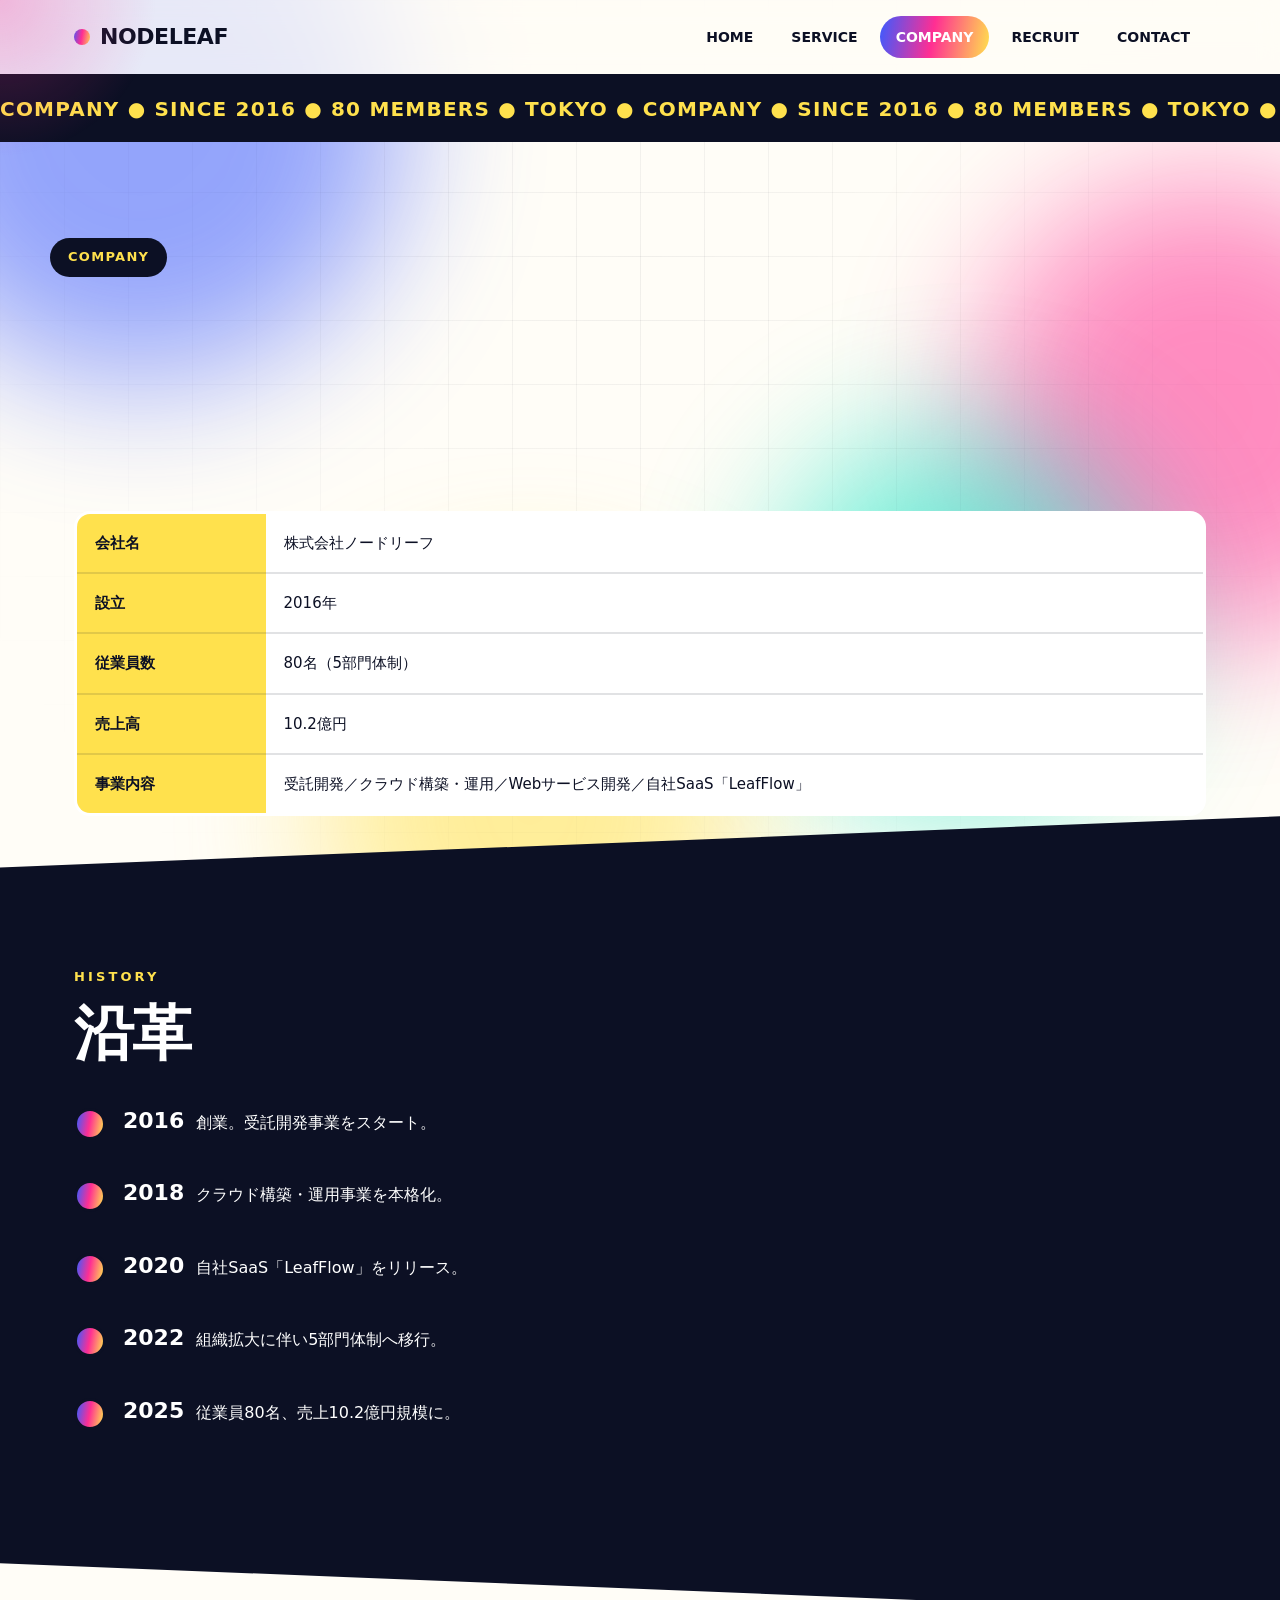
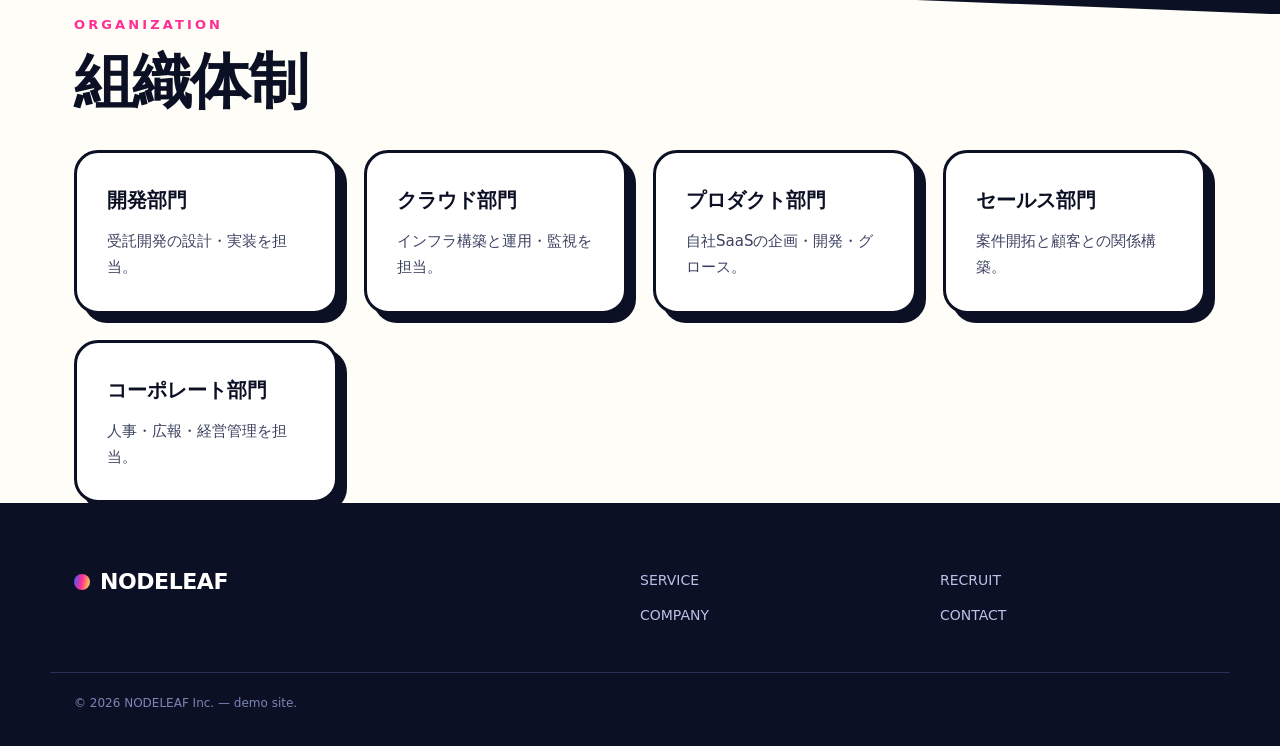
==== company.html @ 4bc0efc5 "Add files via upload" ====
<!DOCTYPE html>
<html lang="ja">
<head>
<meta charset="UTF-8"><meta name="viewport" content="width=device-width,initial-scale=1">
<title>COMPANY｜株式会社ノードリーフ</title>
<link rel="stylesheet" href="style.css">
</head>
<body>
<div id="progress"></div><div id="glow"></div>
<div class="blobs"><i class="blob b1"></i><i class="blob b2"></i><i class="blob b3"></i><i class="blob b4"></i></div>
<div class="grid-bg"></div>
<header><div class="wrap nav">
  <a href="index.html" class="logo"><i></i>NODELEAF</a><button class="burger">≡</button>
  <nav class="menu"><a href="index.html">HOME</a><a href="service.html">SERVICE</a><a href="company.html" class="on">COMPANY</a><a href="recruit.html">RECRUIT</a><a href="contact.html">CONTACT</a></nav>
</div></header>
<div class="marquee alt"><span>COMPANY ● SINCE 2016 ● 80 MEMBERS ● TOKYO ● COMPANY ● SINCE 2016 ● 80 MEMBERS ● TOKYO ● </span></div>

<section class="hero wrap">
  <span class="tag">COMPANY</span>
  <h1 class="big"><span class="gr" data-split>会社概要</span></h1>
</section>

<section class="wrap" style="padding-top:0">
  <div class="rv"><table>
    <tr><th>会社名</th><td>株式会社ノードリーフ</td></tr>
    <tr><th>設立</th><td>2016年</td></tr>
    <tr><th>従業員数</th><td>80名（5部門体制）</td></tr>
    <tr><th>売上高</th><td>10.2億円</td></tr>
    <tr><th>事業内容</th><td>受託開発／クラウド構築・運用／Webサービス開発／自社SaaS「LeafFlow」</td></tr>
  </table></div>
</section>

<section class="cut"><div class="wrap">
  <p class="k">HISTORY</p>
  <h2 class="rv">沿革</h2>
  <ul class="tl rv">
    <li><b>2016</b>創業。受託開発事業をスタート。</li>
    <li><b>2018</b>クラウド構築・運用事業を本格化。</li>
    <li><b>2020</b>自社SaaS「LeafFlow」をリリース。</li>
    <li><b>2022</b>組織拡大に伴い5部門体制へ移行。</li>
    <li><b>2025</b>従業員80名、売上10.2億円規模に。</li>
  </ul>
</div></section>

<section class="wrap">
  <p class="k">ORGANIZATION</p>
  <h2 class="rv">組織体制</h2>
  <div class="cards">
    <div class="card rv"><h3>開発部門</h3><p>受託開発の設計・実装を担当。</p></div>
    <div class="card rv"><h3>クラウド部門</h3><p>インフラ構築と運用・監視を担当。</p></div>
    <div class="card rv"><h3>プロダクト部門</h3><p>自社SaaSの企画・開発・グロース。</p></div>
    <div class="card rv"><h3>セールス部門</h3><p>案件開拓と顧客との関係構築。</p></div>
    <div class="card rv"><h3>コーポレート部門</h3><p>人事・広報・経営管理を担当。</p></div>
  </div>
</section>

<footer><div class="wrap fgrid">
  <div><div class="logo" style="color:#fff"><i></i>NODELEAF</div></div>
  <div><a href="service.html">SERVICE</a><a href="company.html">COMPANY</a></div>
  <div><a href="recruit.html">RECRUIT</a><a href="contact.html">CONTACT</a></div>
</div><div class="wrap copy">© 2026 NODELEAF Inc. — demo site.</div></footer>
<script src="app.js"></script>
</body></html>
---- style.css ----
/* style.css — NODELEAF corporate site (bright & kinetic) */
:root{
  --paper:#fffdf7; --ink:#0c1024;
  --c1:#3b5bff; --c2:#ff2e93; --c3:#ffe14d; --c4:#00e5c0;
  --grad:linear-gradient(100deg,var(--c1) 0%,var(--c2) 48%,var(--c3) 100%);
  --max:1180px;
}
*{box-sizing:border-box;margin:0;padding:0}
html{scroll-behavior:smooth}
body{
  font-family:system-ui,-apple-system,"Hiragino Kaku Gothic ProN","Yu Gothic",sans-serif;
  background:var(--paper); color:var(--ink); overflow-x:hidden; line-height:1.75;
  font-feature-settings:"palt";
}
a{color:inherit;text-decoration:none}
img{max-width:100%}
.wrap{max-width:var(--max);margin:0 auto;padding:0 24px}

/* --- background blobs --- */
.blobs{position:fixed;inset:0;z-index:-2;overflow:hidden;pointer-events:none}
.blob{position:absolute;border-radius:50%;filter:blur(70px);opacity:.55;animation:float 14s ease-in-out infinite}
.blob.b1{width:520px;height:520px;background:var(--c1);top:-140px;left:-120px}
.blob.b2{width:460px;height:460px;background:var(--c2);top:20%;right:-160px;animation-delay:-4s}
.blob.b3{width:420px;height:420px;background:var(--c3);bottom:-120px;left:25%;animation-delay:-8s}
.blob.b4{width:380px;height:380px;background:var(--c4);bottom:10%;right:10%;animation-delay:-11s}
@keyframes float{0%,100%{transform:translate(0,0) scale(1)}33%{transform:translate(60px,-50px) scale(1.15)}66%{transform:translate(-50px,40px) scale(.9)}}
.grid-bg{position:fixed;inset:0;z-index:-1;pointer-events:none;
  background-image:linear-gradient(rgba(12,16,36,.06) 1px,transparent 1px),linear-gradient(90deg,rgba(12,16,36,.06) 1px,transparent 1px);
  background-size:64px 64px;mask-image:radial-gradient(circle at 50% 30%,#000,transparent 85%)}

/* --- progress / cursor --- */
#progress{position:fixed;top:0;left:0;height:5px;width:0;background:var(--grad);z-index:999}
#glow{position:fixed;width:340px;height:340px;border-radius:50%;pointer-events:none;z-index:998;
  background:radial-gradient(circle,rgba(255,46,147,.28),transparent 65%);transform:translate(-50%,-50%);transition:opacity .3s}
@media(max-width:900px){#glow{display:none}}

/* --- header --- */
header{position:sticky;top:0;z-index:100;backdrop-filter:blur(14px);
  background:rgba(255,253,247,.78);border-bottom:3px solid var(--ink)}
.nav{display:flex;align-items:center;justify-content:space-between;height:74px}
.logo{font-weight:900;font-size:22px;letter-spacing:-.02em;display:flex;align-items:center;gap:10px}
.logo i{width:16px;height:16px;background:var(--grad);border-radius:50%;display:block;animation:pulse 1.6s infinite}
@keyframes pulse{0%,100%{transform:scale(1)}50%{transform:scale(1.5)}}
.menu{display:flex;gap:6px;align-items:center}
.menu a{padding:9px 16px;font-weight:800;font-size:14px;border-radius:99px;position:relative;transition:.25s}
.menu a:hover{background:var(--ink);color:#fff;transform:translateY(-3px) rotate(-2deg)}
.menu a.on{background:var(--grad);color:#fff}
.burger{display:none;font-size:26px;background:none;border:0;cursor:pointer}
@media(max-width:860px){
  .burger{display:block}
  .menu{position:absolute;top:74px;left:0;right:0;flex-direction:column;background:var(--paper);
    border-bottom:3px solid var(--ink);padding:16px;display:none}
  .menu.open{display:flex}
}

/* --- marquee --- */
.marquee{border-block:3px solid var(--ink);background:var(--grad);color:#fff;overflow:hidden;white-space:nowrap;padding:12px 0}
.marquee.alt{background:var(--ink);color:var(--c3)}
.marquee span{display:inline-block;font-weight:900;font-size:20px;letter-spacing:.06em;animation:slide 22s linear infinite}
.marquee.rev span{animation-direction:reverse}
@keyframes slide{from{transform:translateX(0)}to{transform:translateX(-50%)}}

/* --- hero --- */
.hero{padding:96px 0 80px;position:relative}
.tag{display:inline-block;background:var(--ink);color:var(--c3);font-weight:900;font-size:13px;
  padding:8px 18px;border-radius:99px;letter-spacing:.1em;animation:wob 3s ease-in-out infinite}
@keyframes wob{0%,100%{transform:rotate(-2deg)}50%{transform:rotate(2deg)}}
h1.big{font-size:clamp(40px,8.4vw,104px);font-weight:900;line-height:1.06;letter-spacing:-.04em;margin:22px 0}
h1.big .ch{display:inline-block;opacity:0;transform:translateY(60px) rotate(8deg);animation:pop .7s cubic-bezier(.2,1.4,.4,1) forwards}
@keyframes pop{to{opacity:1;transform:none}}
.gr{background:var(--grad);-webkit-background-clip:text;background-clip:text;color:transparent;background-size:200% auto;animation:shift 4s linear infinite}
@keyframes shift{to{background-position:200% center}}
.outline{color:transparent;-webkit-text-stroke:3px var(--ink)}
.lead{font-size:clamp(15px,1.7vw,19px);font-weight:600;max-width:640px;color:#333a55}
.btns{display:flex;gap:14px;flex-wrap:wrap;margin-top:34px}
.btn{display:inline-block;padding:16px 34px;font-weight:900;border:3px solid var(--ink);border-radius:99px;
  background:var(--c3);box-shadow:6px 6px 0 var(--ink);transition:.18s}
.btn:hover{transform:translate(-3px,-3px) rotate(-1deg);box-shadow:11px 11px 0 var(--ink)}
.btn.p{background:var(--grad);color:#fff}

/* --- sections --- */
section{padding:96px 0;position:relative}
.cut{background:var(--ink);color:#fff;clip-path:polygon(0 4vw,100% 0,100% 100%,0 calc(100% - 4vw));padding:150px 0}
.cut .k{color:var(--c3)}
.k{font-weight:900;font-size:13px;letter-spacing:.24em;color:var(--c2)}
h2{font-size:clamp(30px,5.2vw,60px);font-weight:900;letter-spacing:-.03em;line-height:1.15;margin:10px 0 34px}
h3{font-size:20px;font-weight:900;margin-bottom:10px}

/* --- cards --- */
.cards{display:grid;gap:26px;grid-template-columns:repeat(auto-fit,minmax(258px,1fr))}
.card{background:#fff;border:3px solid var(--ink);border-radius:24px;padding:30px;box-shadow:9px 9px 0 var(--ink);
  transition:transform .25s,box-shadow .25s,background .25s;transform-style:preserve-3d}
.card:hover{transform:translate(-5px,-9px) rotate(-1.2deg);box-shadow:16px 18px 0 var(--c2)}
.card .no{font-size:44px;font-weight:900;line-height:1;background:var(--grad);-webkit-background-clip:text;background-clip:text;color:transparent}
.card p{font-size:15px;color:#3b4260}
.cut .card{background:#151b38;color:#fff;border-color:var(--c3);box-shadow:9px 9px 0 var(--c1)}
.cut .card p{color:#c8cee8}

/* --- stats --- */
.stats{display:grid;grid-template-columns:repeat(auto-fit,minmax(180px,1fr));gap:20px;margin-top:44px}
.stat{border:3px solid var(--ink);border-radius:20px;padding:26px;background:#fff;text-align:center;transition:.25s}
.stat:hover{background:var(--grad);color:#fff;transform:rotate(2deg) scale(1.05)}
.stat b{display:block;font-size:44px;font-weight:900;letter-spacing:-.03em}
.stat small{font-weight:800;font-size:12px;letter-spacing:.12em;opacity:.7}

/* --- table / timeline --- */
table{width:100%;border-collapse:collapse;border:3px solid var(--ink);background:#fff;border-radius:16px;overflow:hidden}
th,td{padding:16px 18px;text-align:left;font-size:15px;border-bottom:2px solid rgba(12,16,36,.12)}
th{width:190px;background:var(--c3);font-weight:900;white-space:nowrap}
.tl{list-style:none;border-left:5px solid var(--ink);margin-left:12px}
.tl li{position:relative;padding:0 0 34px 32px}
.tl li::before{content:"";position:absolute;left:-17px;top:6px;width:26px;height:26px;border-radius:50%;
  background:var(--grad);border:3px solid var(--ink)}
.tl b{font-size:22px;font-weight:900;margin-right:12px}

/* --- bars --- */
.bar{height:26px;border:3px solid var(--ink);border-radius:99px;background:#fff;overflow:hidden;margin:8px 0 18px}
.bar i{display:block;height:100%;width:0;background:var(--grad);transition:width 1.4s cubic-bezier(.2,1,.3,1)}

/* --- reveal --- */
.rv{opacity:0;transform:translateY(48px) scale(.97);transition:.7s cubic-bezier(.2,1,.3,1)}
.rv.in{opacity:1;transform:none}

/* --- CTA / footer --- */
.cta{background:var(--grad);border:4px solid var(--ink);border-radius:34px;padding:60px 34px;text-align:center;color:#fff;
  box-shadow:14px 14px 0 var(--ink)}
.cta h2{margin-bottom:18px}
footer{background:var(--ink);color:#fff;padding:60px 0 32px}
footer a{color:#b9c2e8;font-size:14px;display:block;padding:5px 0;transition:.2s}
footer a:hover{color:var(--c3);transform:translateX(6px)}
.fgrid{display:grid;grid-template-columns:2fr 1fr 1fr;gap:34px}
@media(max-width:700px){.fgrid{grid-template-columns:1fr}}
.copy{margin-top:40px;border-top:1px solid #2a3159;padding-top:20px;font-size:12px;color:#7b85b5}
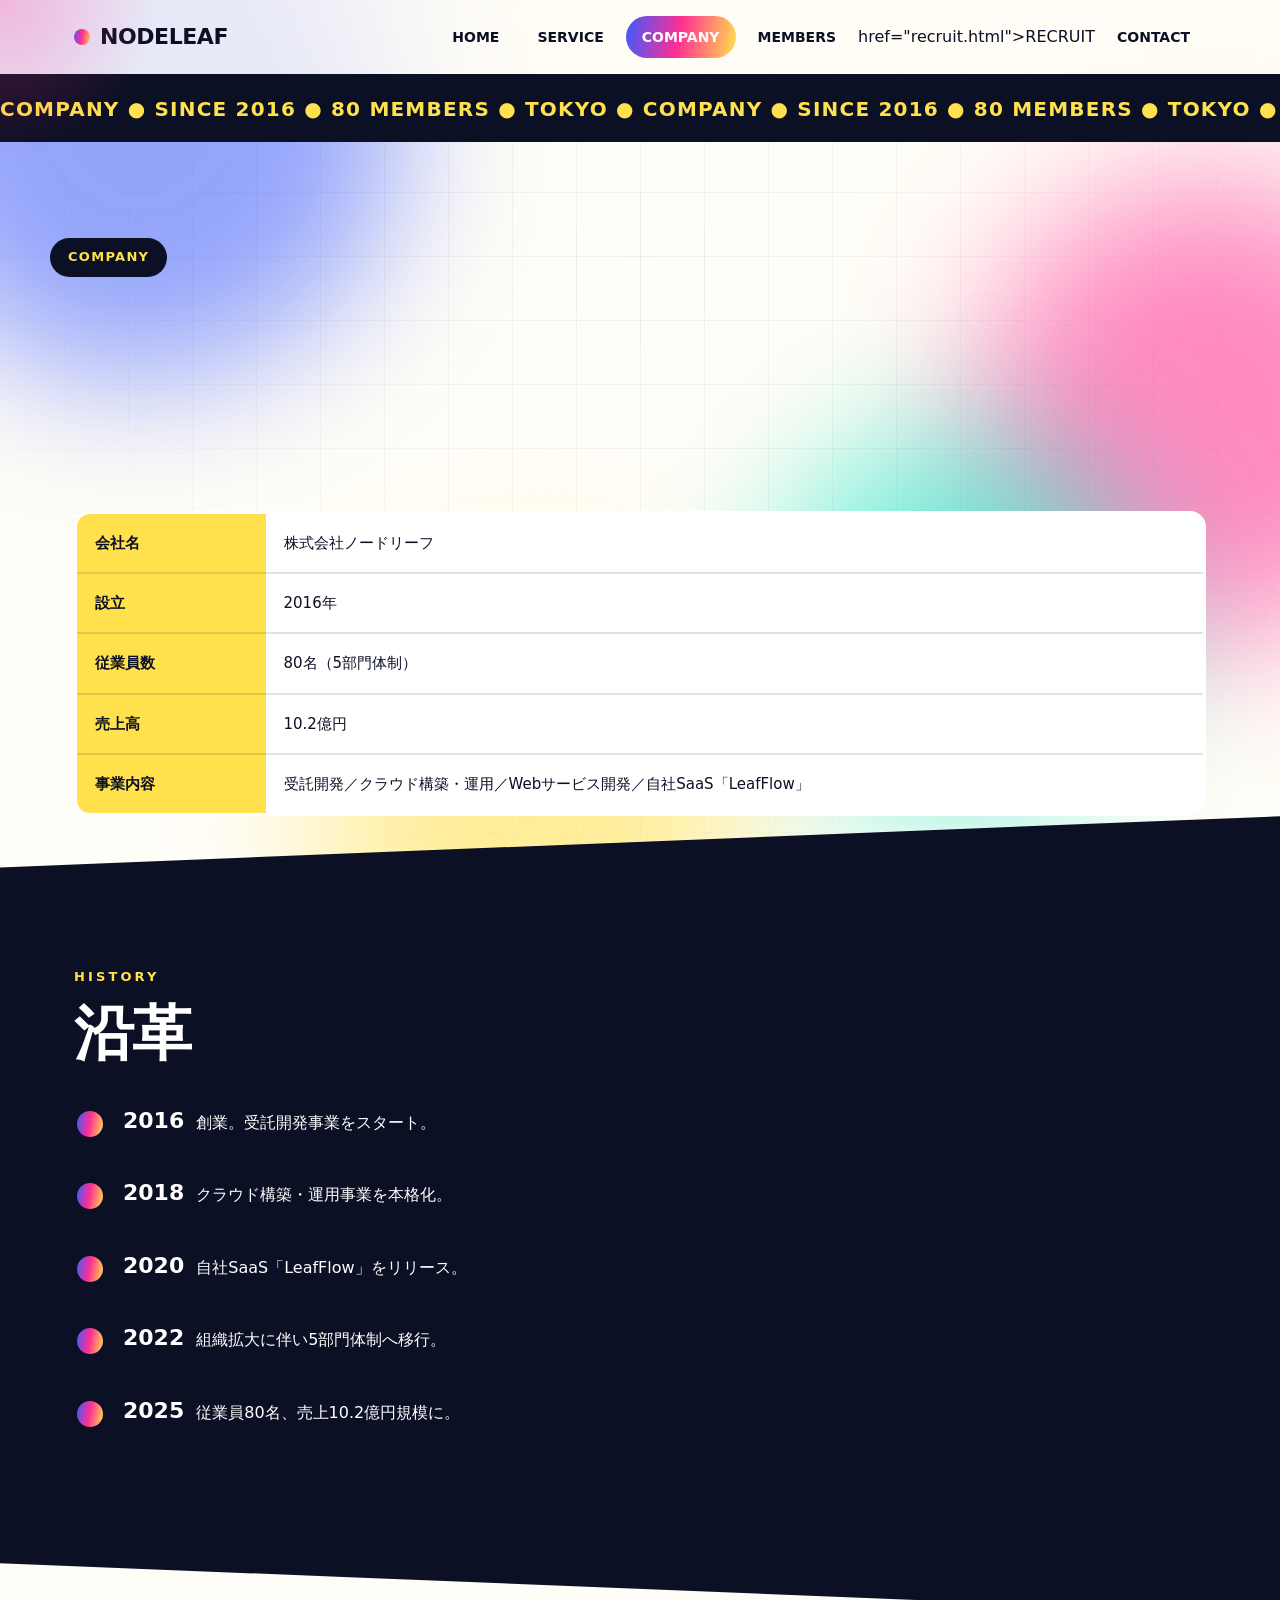
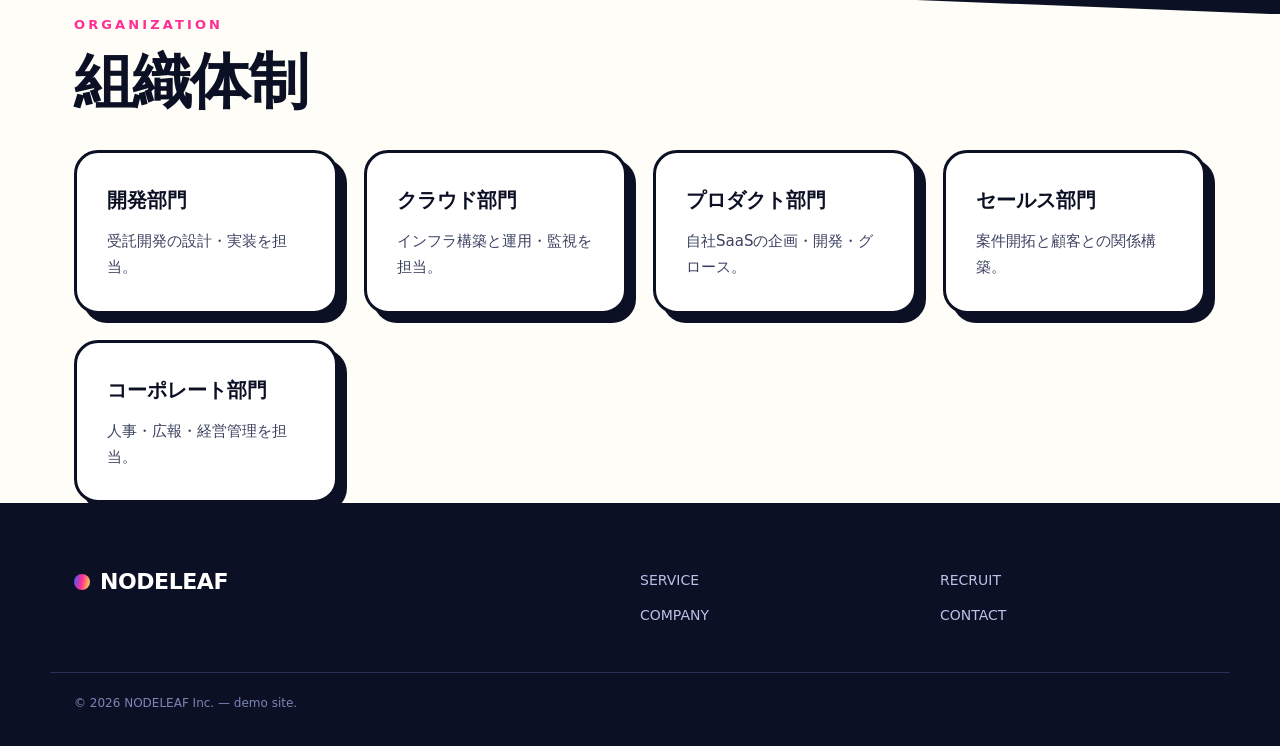
==== commit fd2b5ca2: "Update company.html" ====
--- a/company.html
+++ b/company.html
@@ -11,7 +11,7 @@
 <div class="grid-bg"></div>
 <header><div class="wrap nav">
   <a href="index.html" class="logo"><i></i>NODELEAF</a><button class="burger">≡</button>
-  <nav class="menu"><a href="index.html">HOME</a><a href="service.html">SERVICE</a><a href="company.html" class="on">COMPANY</a><a href="recruit.html">RECRUIT</a><a href="contact.html">CONTACT</a></nav>
+  <nav class="menu"><a href="index.html">HOME</a><a href="service.html">SERVICE</a><a href="company.html" class="on">COMPANY</a><a <a href="members.html">MEMBERS</a> href="recruit.html">RECRUIT</a><a href="contact.html">CONTACT</a></nav>
 </div></header>
 <div class="marquee alt"><span>COMPANY ● SINCE 2016 ● 80 MEMBERS ● TOKYO ● COMPANY ● SINCE 2016 ● 80 MEMBERS ● TOKYO ● </span></div>
 
@@ -60,4 +60,4 @@
   <div><a href="recruit.html">RECRUIT</a><a href="contact.html">CONTACT</a></div>
 </div><div class="wrap copy">© 2026 NODELEAF Inc. — demo site.</div></footer>
 <script src="app.js"></script>
-</body></html>+</body></html>
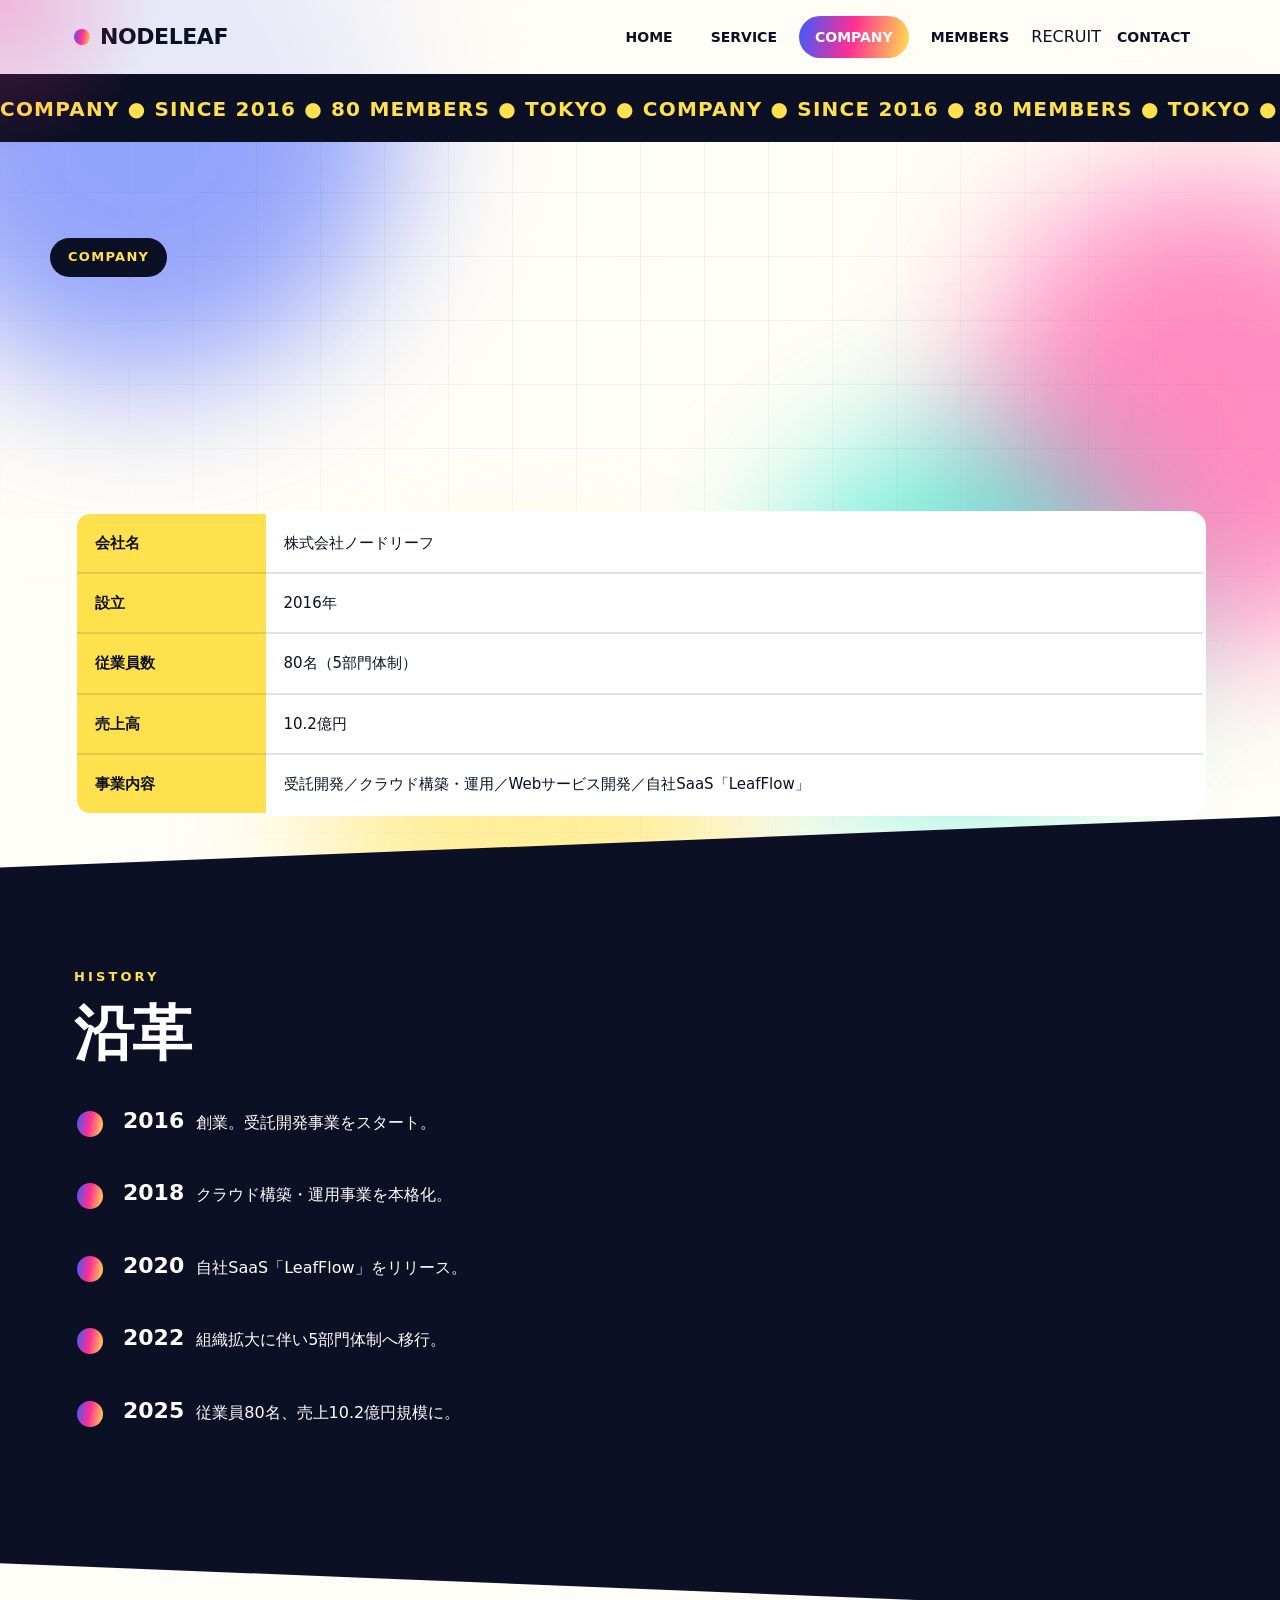
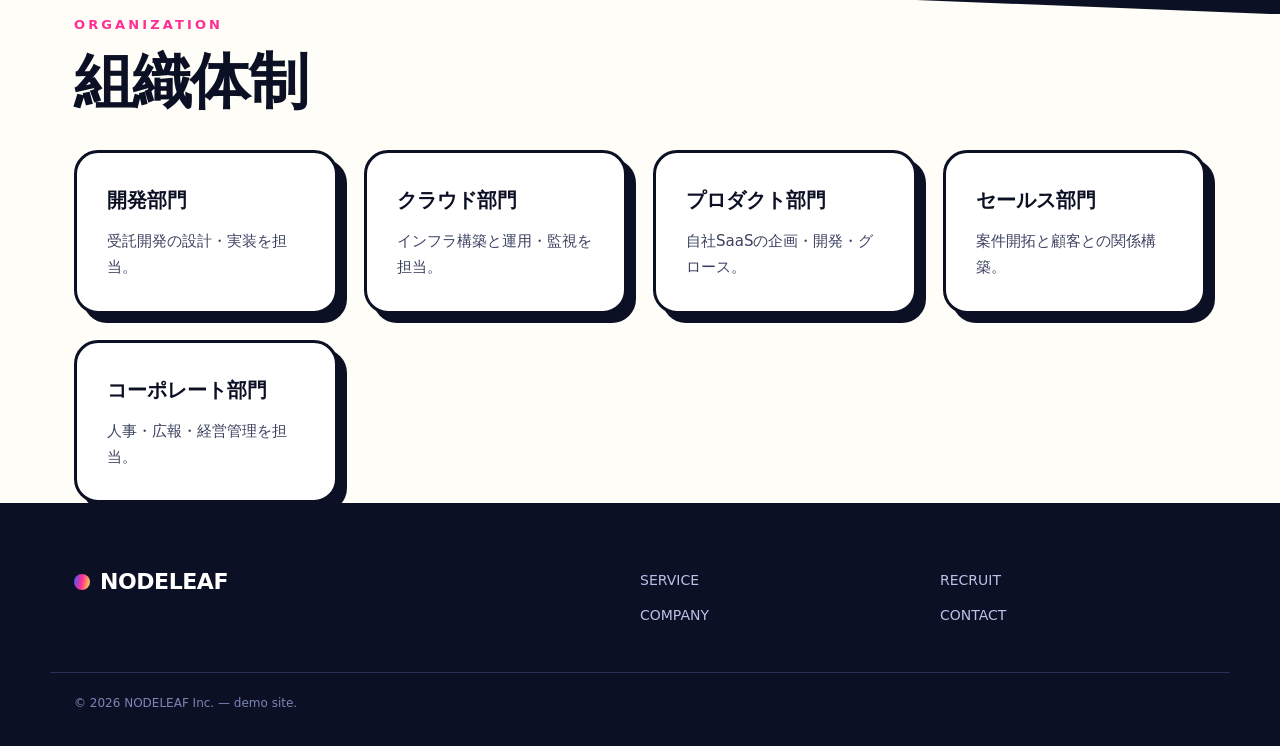
==== commit 1cab2307: "Update company.html" ====
--- a/company.html
+++ b/company.html
@@ -11,7 +11,7 @@
 <div class="grid-bg"></div>
 <header><div class="wrap nav">
   <a href="index.html" class="logo"><i></i>NODELEAF</a><button class="burger">≡</button>
-  <nav class="menu"><a href="index.html">HOME</a><a href="service.html">SERVICE</a><a href="company.html" class="on">COMPANY</a><a <a href="members.html">MEMBERS</a> href="recruit.html">RECRUIT</a><a href="contact.html">CONTACT</a></nav>
+  <nav class="menu"><a href="index.html">HOME</a><a href="service.html">SERVICE</a><a href="company.html" class="on">COMPANY</a><a <a href="members.html">MEMBERS</a><a　<a　 href="recruit.html">RECRUIT</a><a href="contact.html">CONTACT</a></nav>
 </div></header>
 <div class="marquee alt"><span>COMPANY ● SINCE 2016 ● 80 MEMBERS ● TOKYO ● COMPANY ● SINCE 2016 ● 80 MEMBERS ● TOKYO ● </span></div>
 
--- a/style.css
+++ b/style.css
@@ -130,4 +130,44 @@
 footer a:hover{color:var(--c3);transform:translateX(6px)}
 .fgrid{display:grid;grid-template-columns:2fr 1fr 1fr;gap:34px}
 @media(max-width:700px){.fgrid{grid-template-columns:1fr}}
-.copy{margin-top:40px;border-top:1px solid #2a3159;padding-top:20px;font-size:12px;color:#7b85b5}+.copy{margin-top:40px;border-top:1px solid #2a3159;padding-top:20px;font-size:12px;color:#7b85b5}
+
+/* ===== MEMBERS page (append) ===== */
+.hint{display:inline-block;font-weight:900;font-size:13px;background:var(--c4);
+  border:3px solid var(--ink);border-radius:99px;padding:8px 18px;margin-bottom:30px;
+  box-shadow:5px 5px 0 var(--ink);animation:wob 2.6s ease-in-out infinite}
+
+.mgrid{display:grid;gap:28px;grid-template-columns:repeat(auto-fill,minmax(238px,1fr))}
+
+.mcard{background:#fff;border:3px solid var(--ink);border-radius:22px;overflow:hidden;
+  box-shadow:8px 8px 0 var(--ink);cursor:pointer;transition:transform .25s,box-shadow .25s}
+.mcard:hover{transform:translate(-4px,-8px) rotate(-1deg);box-shadow:14px 16px 0 var(--c2)}
+.mcard:focus-visible{outline:4px solid var(--c1);outline-offset:4px}
+.mcard.open{transform:translate(-4px,-8px);box-shadow:14px 16px 0 var(--c1)}
+
+/* 3:4 photo frame */
+.ph{position:relative;aspect-ratio:3/4;background:var(--g,var(--grad));
+  border-bottom:3px solid var(--ink);display:grid;place-items:center;overflow:hidden}
+.ph img{width:100%;height:100%;object-fit:cover;object-position:center top;display:block;
+  transition:transform .5s cubic-bezier(.2,1,.3,1)}
+.mcard:hover .ph img{transform:scale(1.07)}
+.ph span{font-size:50px;font-weight:900;color:#fff;letter-spacing:-.03em;
+  text-shadow:3px 3px 0 rgba(12,16,36,.35)}
+.ph::after{content:"";position:absolute;inset:0;
+  background:linear-gradient(180deg,transparent 55%,rgba(12,16,36,.18));pointer-events:none}
+
+.mbody{padding:20px}
+.dept{font-size:11px;font-weight:900;letter-spacing:.16em;color:var(--c2)}
+.role{font-size:13px;font-weight:800;color:#3b4260;margin-top:2px}
+.name{font-size:19px;font-weight:900;letter-spacing:-.01em;margin-top:8px;
+  font-family:system-ui,-apple-system,sans-serif}
+.mcard.open .name{background:var(--grad);-webkit-background-clip:text;background-clip:text;color:transparent}
+
+/* one-line comment (click to reveal) */
+.cm{max-height:0;opacity:0;overflow:hidden;font-size:14px;font-weight:700;color:#2a3050;
+  transition:max-height .45s cubic-bezier(.2,1,.3,1),opacity .35s,margin .45s,padding .45s}
+.mcard.open .cm{max-height:220px;opacity:1;margin-top:14px;padding-top:14px;
+  border-top:3px dashed rgba(12,16,36,.25)}
+
+@media(max-width:520px){.mgrid{grid-template-columns:repeat(auto-fill,minmax(150px,1fr));gap:18px}
+  .mbody{padding:14px}.name{font-size:16px}.ph span{font-size:36px}}
